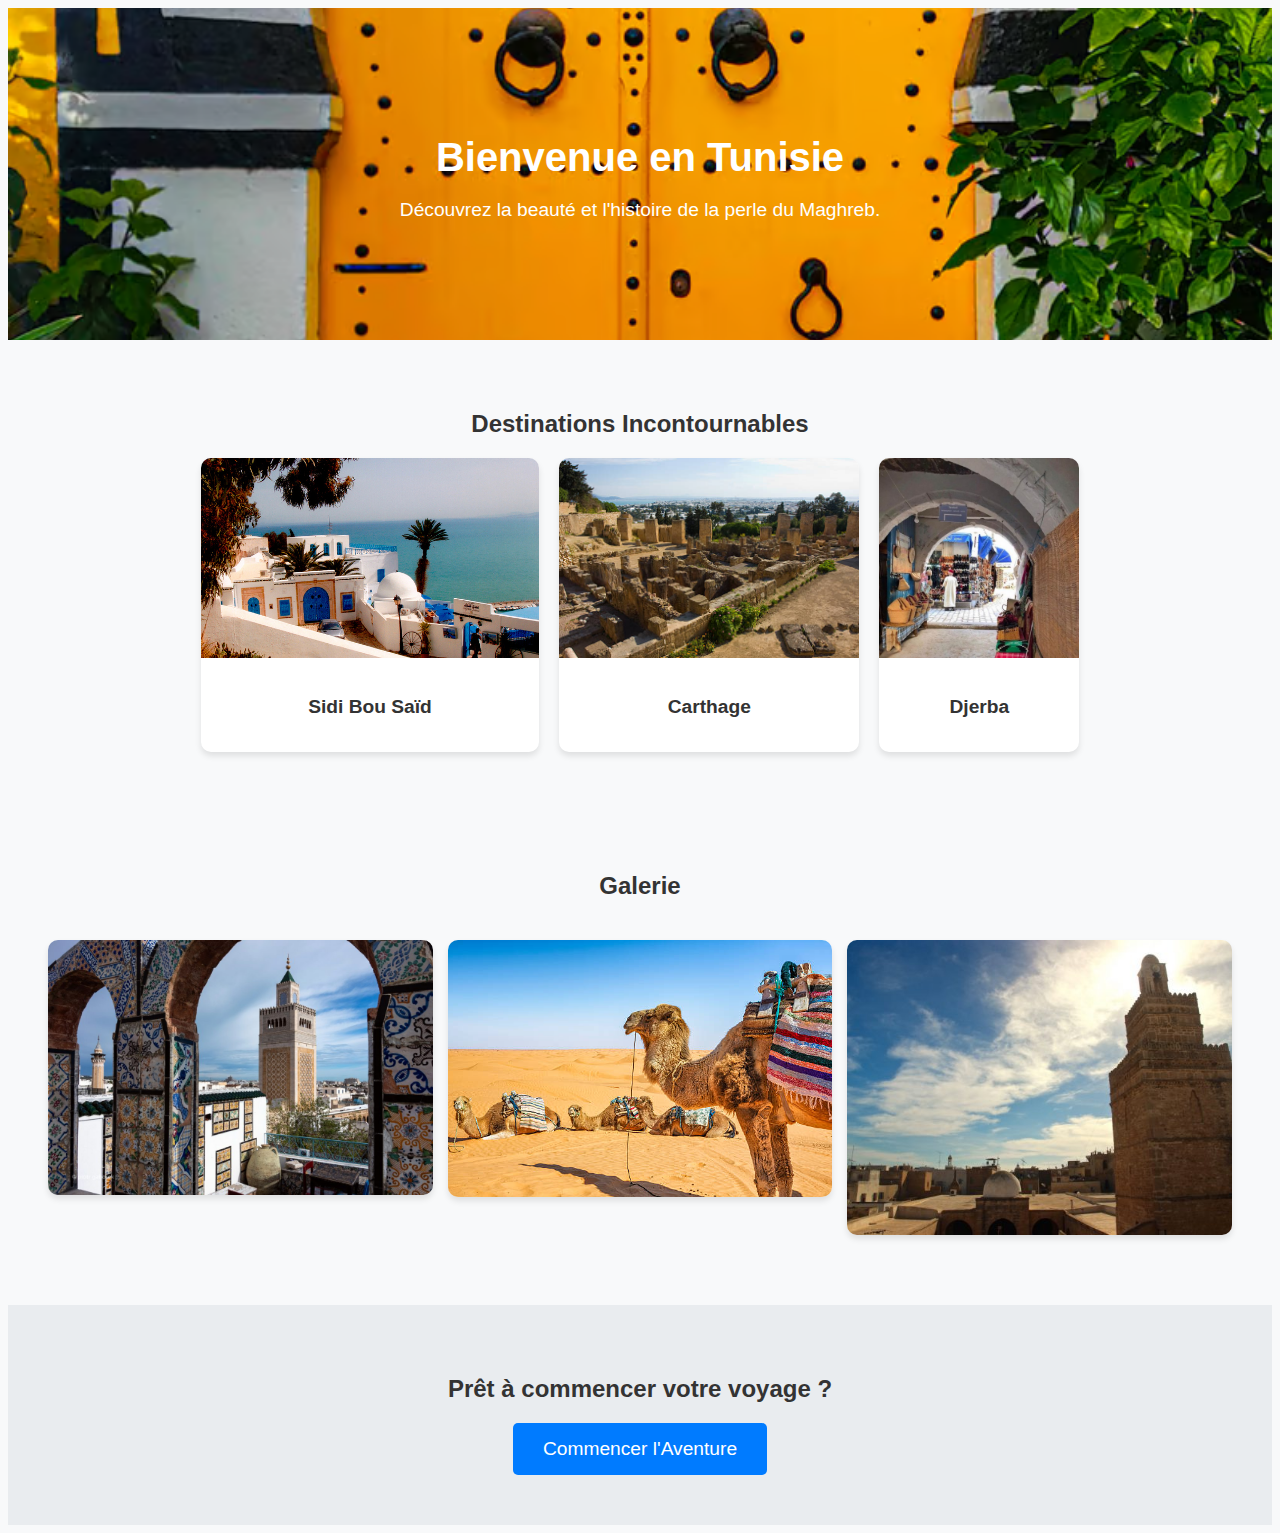
==== index.html @ d6909179 "first comm" ====
<!DOCTYPE html>
<html lang="fr">
<head>
    <meta charset="UTF-8">
    <meta name="viewport" content="width=device-width, initial-scale=1.0">
    <title>Portfolio Voyageur - Tunisie</title>
    <link rel="stylesheet" href="styles.css">
</head>
<body>
    <!-- Section d'accueil -->
    <header class="hero">
        <h1>Bienvenue en Tunisie</h1>
        <p>Découvrez la beauté et l'histoire de la perle du Maghreb.</p>
    </header>

    <!-- Destinations incontournables -->
    <section class="destinations">
        <h2>Destinations Incontournables</h2>
        <div class="destination-list">
            <article class="destination">
                <img src="images/Sidibou.jpg" alt="Sidi Bou Saïd">
                <h3>Sidi Bou Saïd</h3>
            </article>
            <article class="destination">
                <img src="images/carthage.jpg" alt="Carthage">
                <h3>Carthage</h3>
            </article>
            <article class="destination">
                <img src="images/djerba.jpg" alt="Djerba">
                <h3>Djerba</h3>
            </article>
        </div>
    </section>

    <!-- Galerie d'images -->
    <section class="galerie">
        <h2>Galerie</h2>
        <div class="gallery-grid">
            <img src="images/medina.jpg" alt="Médina de Tunis">
            <img src="images/sahara.jpg" alt="Sahara Tunisien">
            <img src="images/kairaouan.jpg" alt="Grande Mosquée de Kairouan">
        </div>
    </section>

    <!-- Bouton pour démarrer le voyage -->
    <section class="start-journey">
        <h2>Prêt à commencer votre voyage ?</h2>
        <a href="form.html" class="journey-button">Commencer l'Aventure</a>
    </section>
</body>
</html>
---- styles.css ----
body {
    font-family: Arial, sans-serif;
    margin: 10;
    padding: 0;
    background-color: #f8f9fa;
    color: #333;
}

.hero {
    background: url('images/bg.png') no-repeat center center/cover;
    color: white;
    text-align: center;
    padding: 100px 20px;
}

.hero h1 {
    font-size: 2.5em;
    margin-bottom: 10px;
}

.hero p {
    font-size: 1.2em;
}

.destinations {
    text-align: center;
    padding: 50px 20px;
}

.destination-list {
    display: flex;
    justify-content: center;
    gap: 20px;
    flex-wrap: wrap;
}

.destination {
    background: white;
    border-radius: 10px;
    overflow: hidden;
    box-shadow: 0 4px 6px rgba(0, 0, 0, 0.1);
    transition: transform 0.3s ease-in-out;
}

.destination:hover {
    transform: scale(1.05);
}

.destination img {
    width: 100%;
    height: 200px;
    object-fit: cover;
}

.destination h3 {
    padding: 15px;
    font-size: 1.2em;
}

.galerie {
    text-align: center;
    padding: 50px 20px;
}

.gallery-grid {
    display: grid;
    grid-template-columns: repeat(auto-fit, minmax(250px, 1fr));
    gap: 15px;
    padding: 20px;
}

.gallery-grid img {
    width: 100%;
    border-radius: 10px;
    box-shadow: 0 4px 6px rgba(0, 0, 0, 0.1);
    transition: transform 0.3s ease-in-out;
}

.gallery-grid img:hover {
    transform: scale(1.05);
}

.start-journey {
    text-align: center;
    padding: 50px 20px;
    background: #e9ecef;
}

.journey-button {
    display: inline-block;
    padding: 15px 30px;
    font-size: 1.2em;
    color: white;
    background: #007bff;
    text-decoration: none;
    border-radius: 5px;
    transition: background 0.3s ease-in-out;
}

.journey-button:hover {
    background: #0056b3;
}
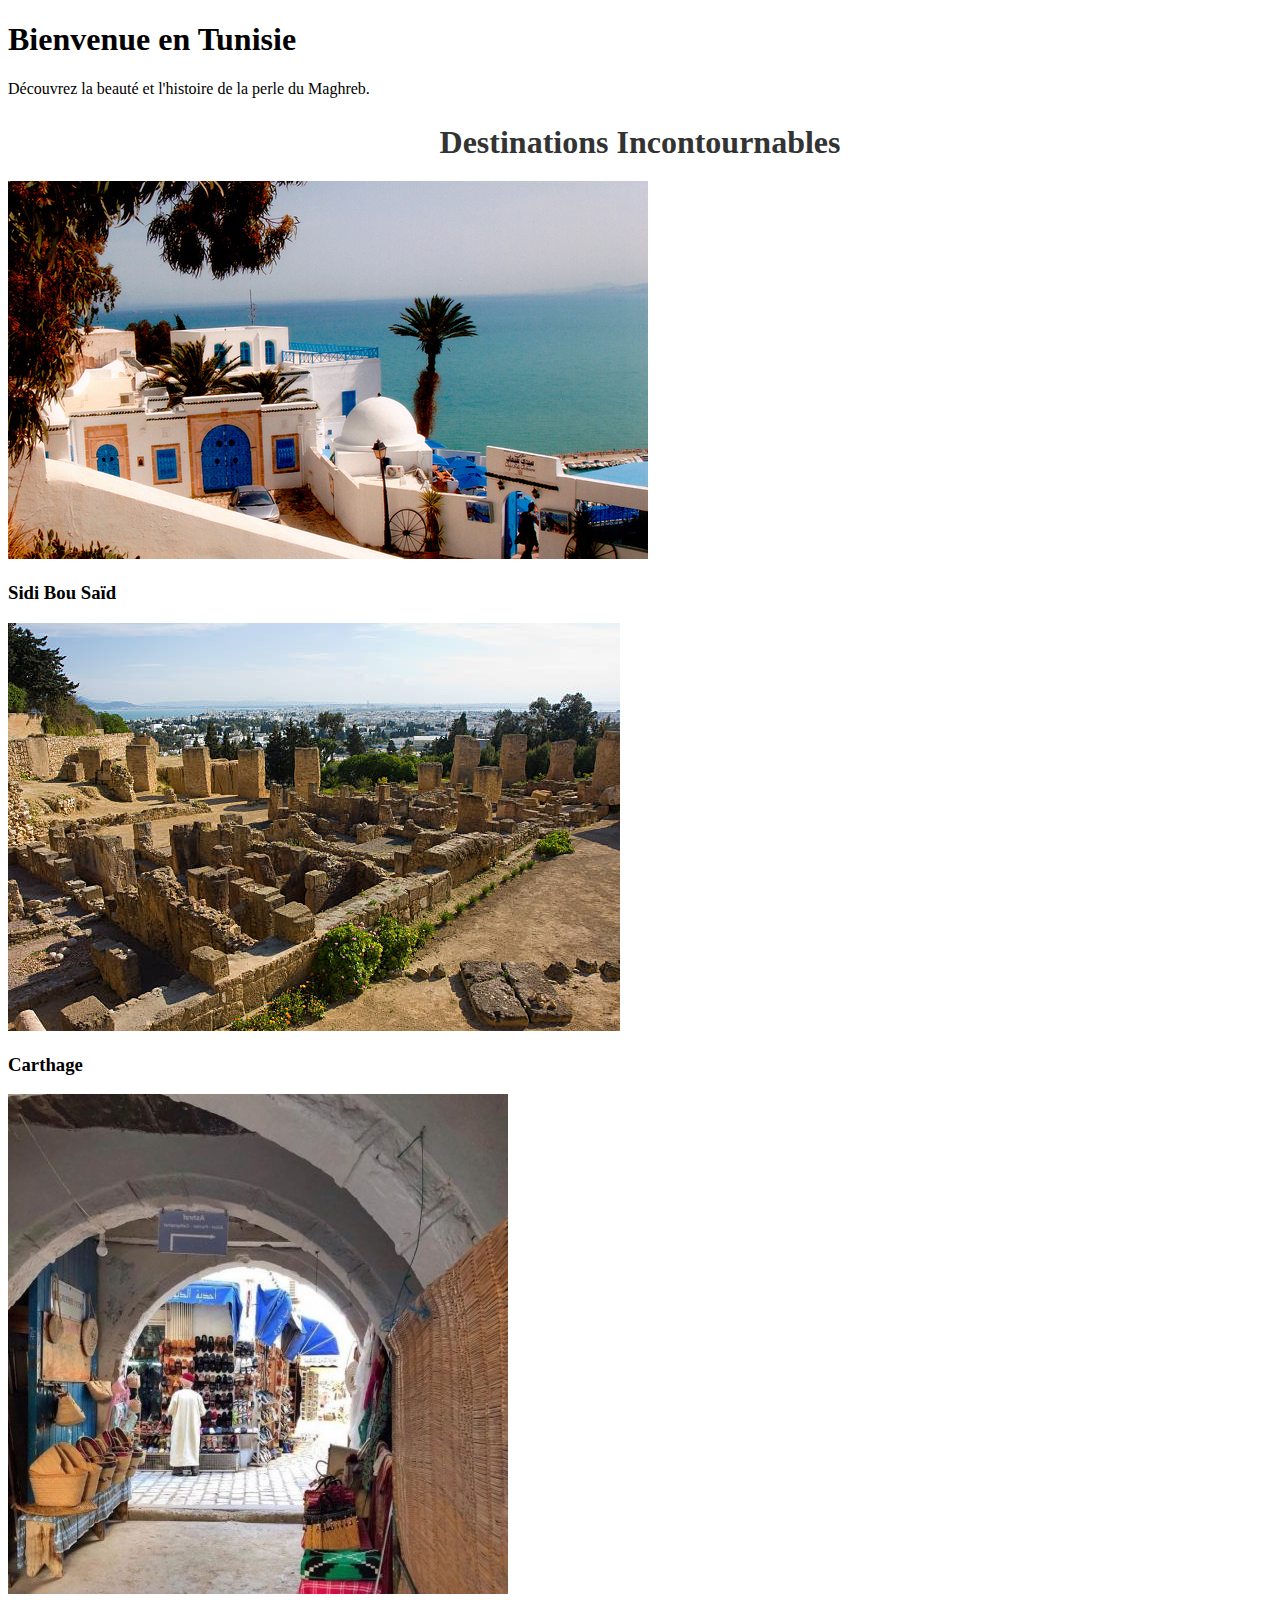
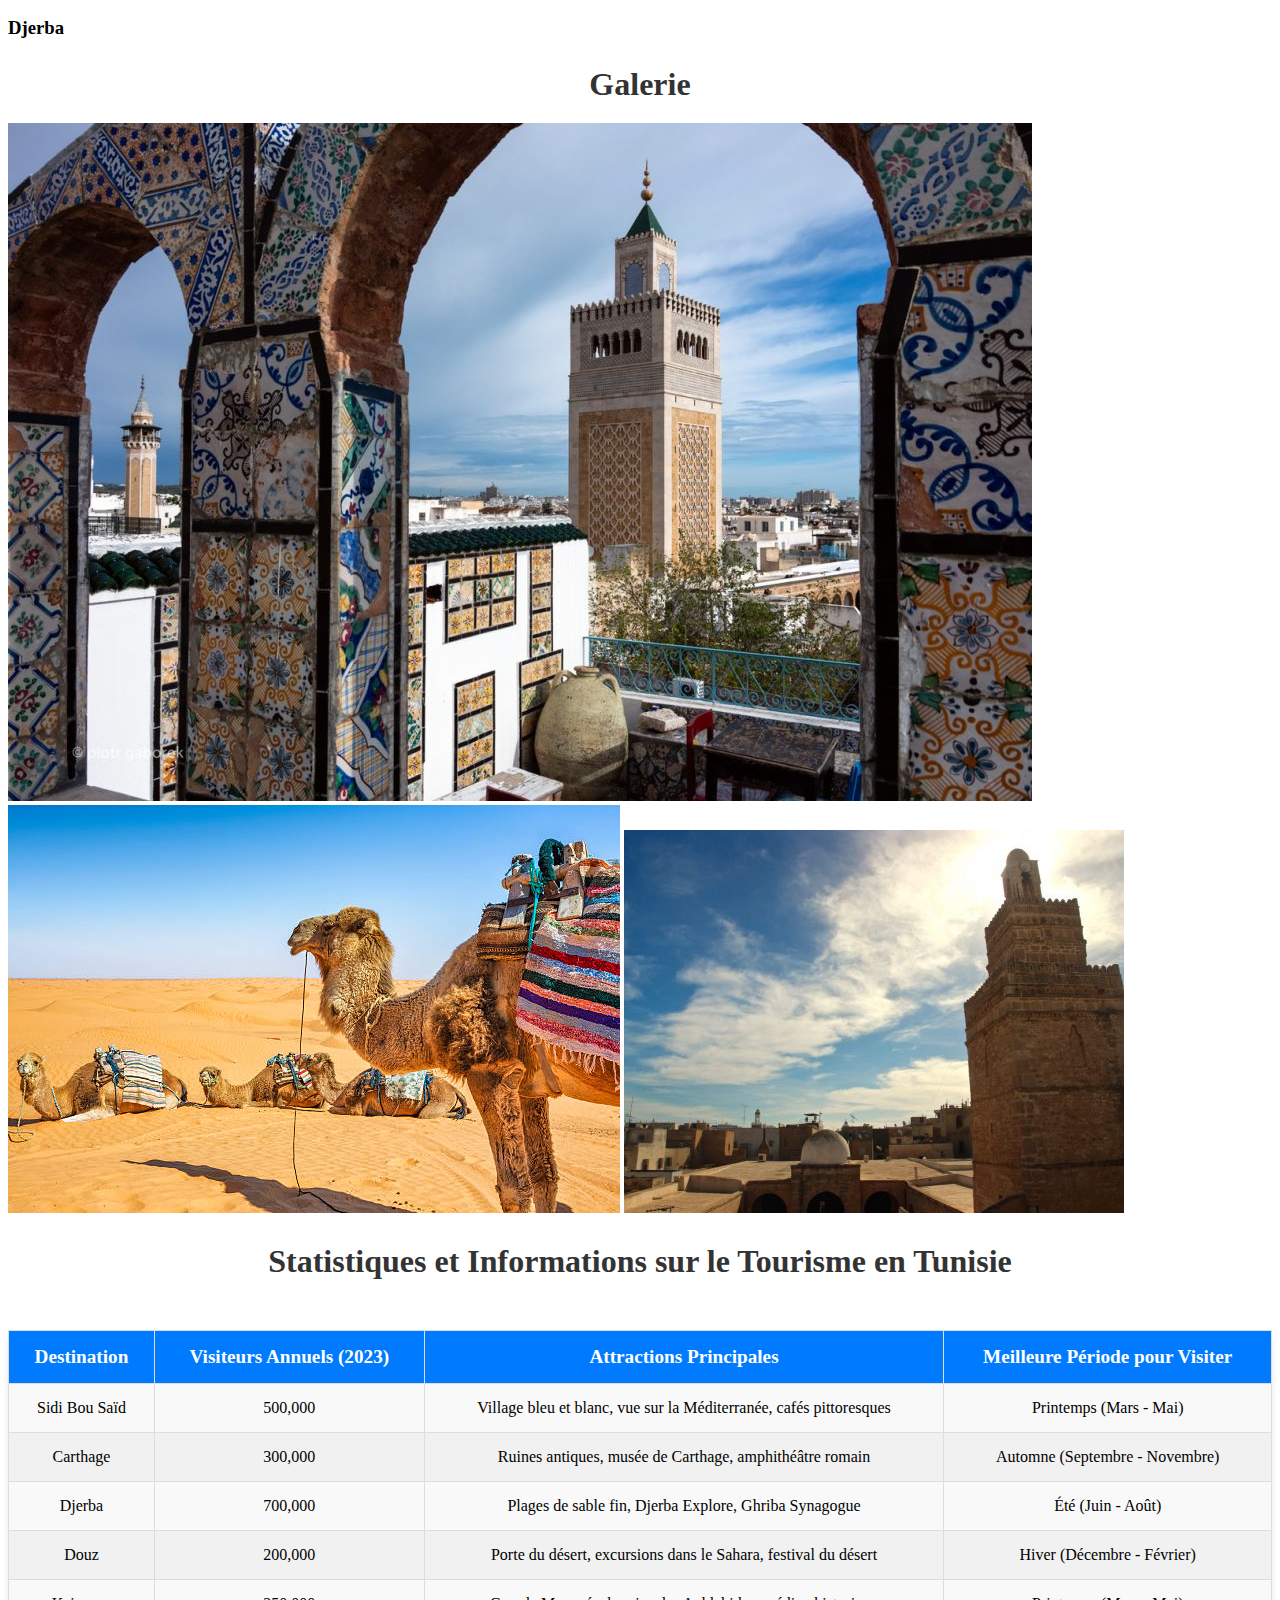
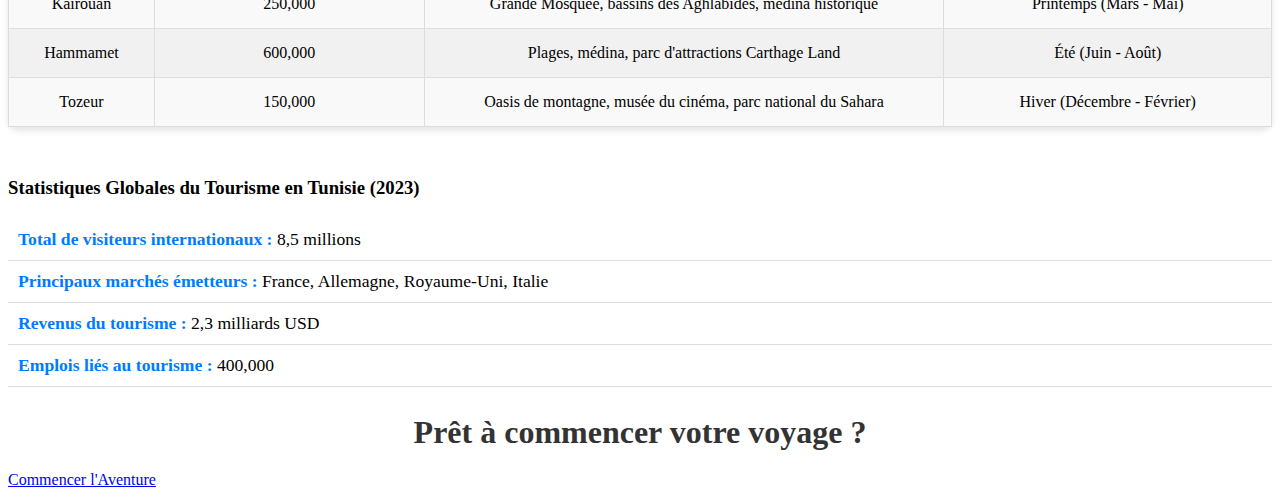
==== commit d796188d: "added table" ====
--- a/index.html
+++ b/index.html
@@ -7,32 +7,30 @@
     <link rel="stylesheet" href="styles.css">
 </head>
 <body>
-    <!-- Section d'accueil -->
+
     <header class="hero">
         <h1>Bienvenue en Tunisie</h1>
         <p>Découvrez la beauté et l'histoire de la perle du Maghreb.</p>
     </header>
 
-    <!-- Destinations incontournables -->
     <section class="destinations">
         <h2>Destinations Incontournables</h2>
         <div class="destination-list">
             <article class="destination">
-                <img src="images/Sidibou.jpg" alt="Sidi Bou Saïd">
+                <a href="sidibou.html"><img src="images/Sidibou.jpg" alt="Sidi Bou Saïd"></a>
                 <h3>Sidi Bou Saïd</h3>
             </article>
             <article class="destination">
-                <img src="images/carthage.jpg" alt="Carthage">
+                <a href="carthage.html"><img src="images/carthage.jpg" alt="Carthage"></a>
                 <h3>Carthage</h3>
             </article>
             <article class="destination">
-                <img src="images/djerba.jpg" alt="Djerba">
+                <a href="djerba.html"><img src="images/djerba.jpg" alt="Djerba"></a>
                 <h3>Djerba</h3>
             </article>
         </div>
     </section>
 
-    <!-- Galerie d'images -->
     <section class="galerie">
         <h2>Galerie</h2>
         <div class="gallery-grid">
@@ -41,11 +39,73 @@
             <img src="images/kairaouan.jpg" alt="Grande Mosquée de Kairouan">
         </div>
     </section>
-
-    <!-- Bouton pour démarrer le voyage -->
+    <h2>Statistiques et Informations sur le Tourisme en Tunisie</h1>
+        <table>
+            <thead>
+                <tr>
+                    <th>Destination</th>
+                    <th>Visiteurs Annuels (2023)</th>
+                    <th>Attractions Principales</th>
+                    <th>Meilleure Période pour Visiter</th>
+                </tr>
+            </thead>
+            <tbody>
+                <tr>
+                    <td>Sidi Bou Saïd</td>
+                    <td>500,000</td>
+                    <td>Village bleu et blanc, vue sur la Méditerranée, cafés pittoresques</td>
+                    <td>Printemps (Mars - Mai)</td>
+                </tr>
+                <tr>
+                    <td>Carthage</td>
+                    <td>300,000</td>
+                    <td>Ruines antiques, musée de Carthage, amphithéâtre romain</td>
+                    <td>Automne (Septembre - Novembre)</td>
+                </tr>
+                <tr>
+                    <td>Djerba</td>
+                    <td>700,000</td>
+                    <td>Plages de sable fin, Djerba Explore, Ghriba Synagogue</td>
+                    <td>Été (Juin - Août)</td>
+                </tr>
+                <tr>
+                    <td>Douz</td>
+                    <td>200,000</td>
+                    <td>Porte du désert, excursions dans le Sahara, festival du désert</td>
+                    <td>Hiver (Décembre - Février)</td>
+                </tr>
+                <tr>
+                    <td>Kairouan</td>
+                    <td>250,000</td>
+                    <td>Grande Mosquée, bassins des Aghlabides, médina historique</td>
+                    <td>Printemps (Mars - Mai)</td>
+                </tr>
+                <tr>
+                    <td>Hammamet</td>
+                    <td>600,000</td>
+                    <td>Plages, médina, parc d'attractions Carthage Land</td>
+                    <td>Été (Juin - Août)</td>
+                </tr>
+                <tr>
+                    <td>Tozeur</td>
+                    <td>150,000</td>
+                    <td>Oasis de montagne, musée du cinéma, parc national du Sahara</td>
+                    <td>Hiver (Décembre - Février)</td>
+                </tr>
+            </tbody>
+        </table>
+    
+        <h3>Statistiques Globales du Tourisme en Tunisie (2023)</h2>
+        <ul>
+            <li><strong>Total de visiteurs internationaux :</strong> 8,5 millions</li>
+            <li><strong>Principaux marchés émetteurs :</strong> France, Allemagne, Royaume-Uni, Italie</li>
+            <li><strong>Revenus du tourisme :</strong> 2,3 milliards USD</li>
+            <li><strong>Emplois liés au tourisme :</strong> 400,000</li>
+        </ul>
     <section class="start-journey">
         <h2>Prêt à commencer votre voyage ?</h2>
         <a href="form.html" class="journey-button">Commencer l'Aventure</a>
     </section>
+
 </body>
-</html>+</html>
--- a/styles.css
+++ b/styles.css
@@ -1,103 +1,56 @@
 
-body {
-    font-family: Arial, sans-serif;
-    margin: 10;
-    padding: 0;
-    background-color: #f8f9fa;
-    color: #333;
+table {
+    width: 100%;
+    margin: 50px 0;
+    border-collapse: collapse;
+    background-color: #fff;
+    box-shadow: 0 4px 6px rgba(0, 0, 0, 0.1);
+    border-radius: 10px;
 }
 
-.hero {
-    background: url('images/bg.png') no-repeat center center/cover;
-    color: white;
+th, td {
+    padding: 15px;
     text-align: center;
-    padding: 100px 20px;
+    border: 1px solid #ddd;
 }
 
-.hero h1 {
-    font-size: 2.5em;
-    margin-bottom: 10px;
-}
-
-.hero p {
+th {
+    background-color: #007bff;
+    color: white;
     font-size: 1.2em;
 }
 
-.destinations {
-    text-align: center;
-    padding: 50px 20px;
+tr:nth-child(odd) {
+    background-color: #f9f9f9;
 }
 
-.destination-list {
-    display: flex;
-    justify-content: center;
-    gap: 20px;
-    flex-wrap: wrap;
+tr:nth-child(even) {
+    background-color: #f1f1f1;
 }
 
-.destination {
-    background: white;
-    border-radius: 10px;
-    overflow: hidden;
-    box-shadow: 0 4px 6px rgba(0, 0, 0, 0.1);
-    transition: transform 0.3s ease-in-out;
+tr:hover {
+    background-color: #e0f7fa;
 }
 
-.destination:hover {
-    transform: scale(1.05);
+h2 {
+    text-align: center;
+    font-size: 2em;
+    color: #333;
+    margin-bottom: 20px;
 }
 
-.destination img {
-    width: 100%;
-    height: 200px;
-    object-fit: cover;
+ul {
+    margin: 20px 0;
+    padding: 0;
+    list-style-type: none;
+    font-size: 1.1em;
 }
 
-.destination h3 {
-    padding: 15px;
-    font-size: 1.2em;
+ul li {
+    padding: 10px;
+    border-bottom: 1px solid #ddd;
 }
 
-.galerie {
-    text-align: center;
-    padding: 50px 20px;
+ul li strong {
+    color: #007bff;
 }
-
-.gallery-grid {
-    display: grid;
-    grid-template-columns: repeat(auto-fit, minmax(250px, 1fr));
-    gap: 15px;
-    padding: 20px;
-}
-
-.gallery-grid img {
-    width: 100%;
-    border-radius: 10px;
-    box-shadow: 0 4px 6px rgba(0, 0, 0, 0.1);
-    transition: transform 0.3s ease-in-out;
-}
-
-.gallery-grid img:hover {
-    transform: scale(1.05);
-}
-
-.start-journey {
-    text-align: center;
-    padding: 50px 20px;
-    background: #e9ecef;
-}
-
-.journey-button {
-    display: inline-block;
-    padding: 15px 30px;
-    font-size: 1.2em;
-    color: white;
-    background: #007bff;
-    text-decoration: none;
-    border-radius: 5px;
-    transition: background 0.3s ease-in-out;
-}
-
-.journey-button:hover {
-    background: #0056b3;
-}
